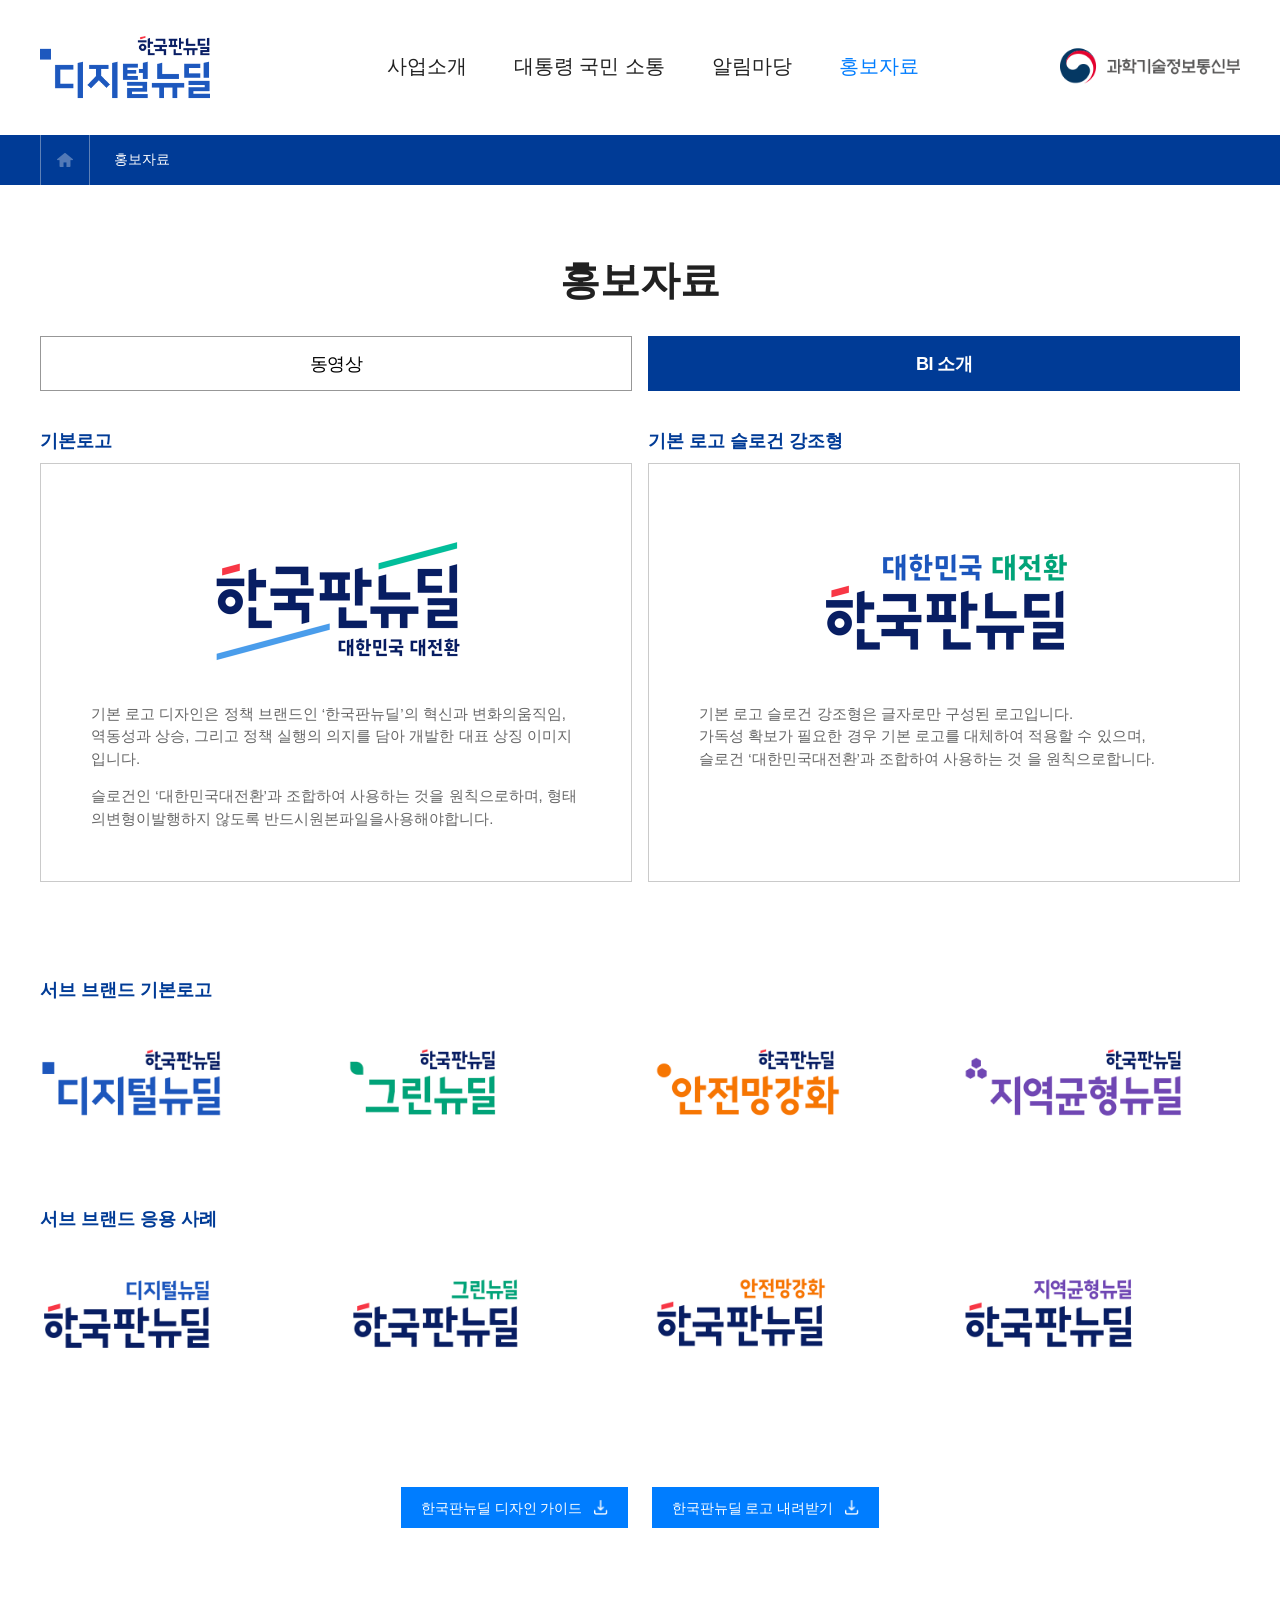
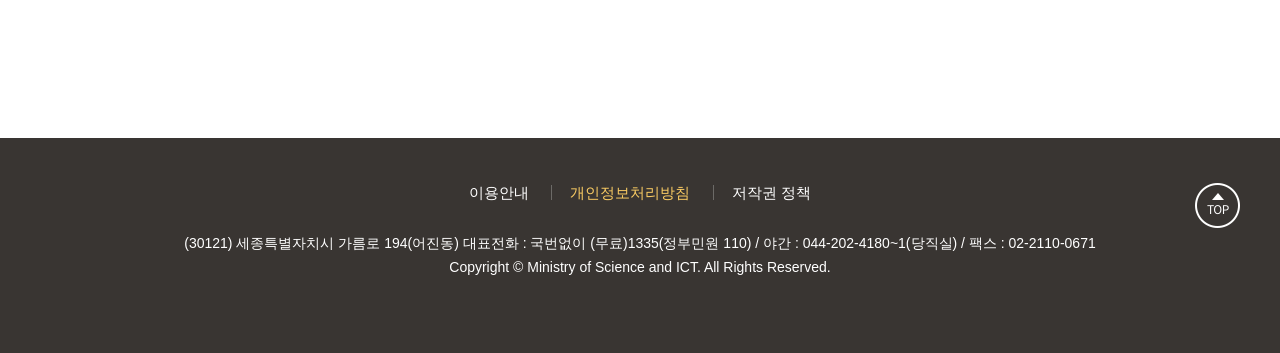
==== bi.html @ b9064228 "Complete : (22일 반영) 로고, 링크 사이즈 조절, 사업소개 아코디언화, (메인) 비주얼 교체, 알림마당&홍보자료 Tab화" ====
<!doctype html>
<html lang="ko">
<head>
    <meta charset="UTF-8">
    <meta name="viewport" content="width=device-width, user-scalable=no, initial-scale=1.0, maximum-scale=1.0, minimum-scale=1.0">
    <meta http-equiv="X-UA-Compatible" content="ie=edge">
    <title>BI소개 - 디지털 뉴딜</title>
    <link rel="stylesheet" type="text/css" href="./asset/css/bootstrap.min.css">
    <link rel="stylesheet" type="text/css" href="./asset/css/style.css">
    <link rel="shortcut icon" type="image/x-icon" href="/favicon.ico?3">
    <script src="./asset/js/jquery-2.2.4.min.js"></script>
    <script src="./asset/js/ui.js"></script>
    <!-- Global site tag (gtag.js) - Google Analytics -->
    <script async src="https://www.googletagmanager.com/gtag/js?id=G-2LGJS4L4Q6"></script>
    <script>
        window.dataLayer = window.dataLayer || [];
        function gtag(){dataLayer.push(arguments);}
        gtag('js', new Date());
        gtag('config', 'G-2LGJS4L4Q6');
    </script>
</head>
<body>
<header id="header">
    <div class="wrap_center area_gnb">
        <h1>
            <a href=""><!-- [D] 홈으로 -->
                <img src="./asset/images/img_logo_v202011.png" alt="한국판뉴딜 디지털뉴딜">
            </a>
        </h1>
        <button type="button" class="btn_drawer" aria-label="메뉴"></button>
        <nav id="nav">
            <button type="button" class="close" aria-label="닫기"></button>
            <a href="" class="logo"><!-- [D] 홈으로 -->
                <img src="./asset/images/img_logo_v202011.png" width="70" alt="한국판뉴딜 디지털뉴딜">
            </a>
            <a href="" class="link">사업소개</a>
            <a href="" class="link">대통령 국민 소통</a>
            <a href="" class="link">알림마당</a>
            <a href="" class="link _active">홍보자료</a><!-- [D] 해당 페이지에서 _active 클래스 추가 -->
            <div class="relate">
                <a href="https://www.msit.go.kr/" target="_blank"><img src="./asset/images/img_logo_msit.png" class="msit" width="110" alt="과학기술정보통신부"></a>
            </div>
        </nav>
        <div class="area_relate">
            <a href="https://www.msit.go.kr/" target="_blank">
                <img src="./asset/images/img_logo_msit.png" class="msit" alt="과학기술정보통신부">
            </a>
        </div>
    </div>
</header>
<!-- // #header -->

<div id="content">
    <div class="location">
        <div class="wrap_center">
            <a href="javascript:;" class="home" aria-label="Home"></a><!-- [D] 메인페이지로 이동 -->
            <span class="text">홍보자료</span>
        </div>
    </div>
    <div class="wrap_center">
        <h2 class="tit_content">홍보자료</h2>

        <ul class="nav nav-tabs nav-space2" role="tablist">
            <li class="nav-item nav-half">
                <a class="nav-link" href="" role="tab" aria-selected="true">동영상</a>
            </li>
            <li class="nav-item nav-half">
                <a class="nav-link active" href="" role="tab" aria-selected="false">BI 소개</a>
            </li>
        </ul>

        <div class="row row_16">
            <div class="col-sm">
                <h3 class="tit_h3">기본로고</h3>
                <div class="box_bi">
                    <div class="area_logo">
                        <img src="./asset/images/img_bi_1.png" class="img_1" alt="" />
                    </div>
                    <p class="txt">
                        기본 로고 디자인은 정책 브랜드인 ‘한국판뉴딜’의 혁신과 변화의움직임,<br />
                        역동성과 상승, 그리고 정책 실행의 의지를 담아 개발한 대표 상징 이미지입니다.
                    </p>
                    <p class="txt">
                        슬로건인 ‘대한민국대전환’과 조합하여 사용하는 것을 원칙으로하며,
                        형태의변형이발행하지 않도록 반드시원본파일을사용해야합니다.
                    </p>
                </div>
            </div>
            <div class="col-sm">
                <h3 class="tit_h3">기본 로고 슬로건 강조형</h3>
                <div class="box_bi">
                    <div class="area_logo">
                        <img src="./asset/images/img_bi_2.png" class="img_2" alt="" />
                    </div>
                    <p class="txt">
                        기본 로고 슬로건 강조형은 글자로만 구성된 로고입니다.<br />
                        가독성 확보가 필요한 경우 기본 로고를 대체하여 적용할 수 있으며,<br />
                        슬로건 ‘대한민국대전환’과 조합하여 사용하는 것 을 원칙으로합니다.
                    </p>
                </div>
            </div>
        </div><!-- // .row -->

        <h3 class="tit_h3 margin">서브 브랜드 기본로고</h3>
        <div class="row row_sub">
            <div class="col-sm">
                <div class="row area_sublogo">
                    <div class="col-sm">
                        <img src="./asset/images/img_bi_3.png" class="img_3" alt="" />
                    </div>
                    <div class="col-sm">
                        <img src="./asset/images/img_bi_4.png" class="img_4" alt="" />
                    </div>
                </div>
            </div>
            <div class="col-sm">
                <div class="row area_sublogo">
                    <div class="col-sm">
                        <img src="./asset/images/img_bi_5.png" class="img_5" alt="" />
                    </div>
                    <div class="col-sm">
                        <img src="./asset/images/img_bi_6.png" class="img_6" alt="" />
                    </div>
                </div>
            </div>
        </div><!-- // .row -->

        <h3 class="tit_h3 margin">서브 브랜드 응용 사례</h3>
        <div class="row row_sub">
            <div class="col-sm">
                <div class="row area_sublogo">
                    <div class="col-sm">
                        <img src="./asset/images/img_bi_7.png" class="img_7" alt="" />
                    </div>
                    <div class="col-sm">
                        <img src="./asset/images/img_bi_8.png" class="img_8" alt="" />
                    </div>
                </div>
            </div>
            <div class="col-sm">
                <div class="row area_sublogo">
                    <div class="col-sm">
                        <img src="./asset/images/img_bi_9.png" class="img_9" alt="" />
                    </div>
                    <div class="col-sm">
                        <img src="./asset/images/img_bi_10.png" class="img_10" alt="" />
                    </div>
                </div>
            </div>
        </div><!-- // .row -->

        <div class="area_download_button">
            <a href="" class="btn_m_blue_download">한국판뉴딜 디자인 가이드<i class="icon_downlad"></i></a>
            <a href="" class="btn_m_blue_download">한국판뉴딜 로고 내려받기<i class="icon_downlad"></i></a>
        </div>


    </div>
</div>
<!-- // #content -->

<footer id="footer">
    <div class="wrap_center">
        <button type="button" class="btn_top" aria-label="TOP"></button>
        <div class="area_list">
            <ul>
                <li><a href="https://www.msit.go.kr/web/msipContents/contents.do?mId=MTA3Mw==" target="_blank">이용안내</a></li>
                <li><a href="https://www.msit.go.kr/web/msipContents/contents.do?mId=MTA3NA==" class="yellow" target="_blank">개인정보처리방침</a></li>
                <li><a href="https://www.msit.go.kr/web/msipContents/contents.do?mId=MTA4NA==" target="_blank">저작권 정책</a></li>
            </ul>
        </div>
        <div class="area_address">
            <ul>
                <li>(30121) 세종특별자치시 가름로 194(어진동) 대표전화 : 국번없이 (무료)1335(정부민원 110)</li>
                <li>/ 야간 : 044-202-4180~1(당직실)</li>
                <li>/ 팩스 : 02-2110-0671</li>
                <li class="copyright">Copyright © Ministry of Science and ICT. All Rights Reserved.</li>
            </ul>
        </div>
    </div>
</footer>

<script>
    $(function() {
        $('.area_content a[target="_self"]').addClass('link').attr('target','_blank');
    });
</script>
</body>
</html>
---- asset/css/style.css ----
@charset "utf-8";

* {box-sizing: border-box}
body,button,dd,dl,dt,fieldset,form,h1,h2,h3,h4,h5,h6,input,legend,li,ol,p,select,table,td,textarea,th,ul,article,section {margin: 0;padding: 0}
body,button,h1,h2,h3,h4,h5,input,select,table,textarea {font-family: "Malgun Gothic","맑은 고딕","Helvetica Neue","Apple SD Gothic Neo",sans-serif;font-weight: 500;font-size: 14px;line-height: 1.267em}
body {position: relative;color: #000;word-break: break-all;-webkit-text-size-adjust: none}
html {font-size: 10px;line-height: 15px}
table {border-collapse: collapse}
fieldset,img {border: 0}
ol,ul {list-style: none}
address,em {font-style: normal}
a {color: inherit;text-decoration: none;-webkit-tap-highlight-color: rgba(0,0,0,.1)}
img {vertical-align: top}
button {border:none; cursor: pointer;}
div:focus {outline: none}
.clearfix:after {content:""; display: block; clear: both}
.wrap_center {max-width: 1200px; margin:0 auto; position: relative;}
._full_height {height: 100%}
.font_blue {color: #007dff;}
.mt-10 {margin-top: 10px}
.break {word-break: keep-all; word-wrap: break-word;}

.animation{opacity: 0;}
.animated{opacity: 1;}
.img_half {display: inline-block;}
.img_half img {width: 50%}


#header {position: relative; padding:36px 0;}
#header h1 {display: inline-block;}
#header h1 img {width: 170px;}
#header .btn_drawer {z-index:100; display: none;position: absolute;right: 0;bottom: 17px;width: 24px;height: 17px;background: url('../images/icon_drawer.png') no-repeat;background-size: cover;}
#header .area_relate {position: absolute; right:0; top:50%; transform: translateY(-56%);}
#header .area_relate .msit {width: 180px;}
#header .area_relate .nia {width: 138px; margin-top: 6px; display: inline-block}
#header .area_relate a {vertical-align: middle}
#header .area_relate a + a {margin-left: 15px}
#nav {position: absolute; left:347px; top:50%; transform: translateY(-50%);}
#nav .link {display: inline-block;font-size: 20px;color: #212121;}
#nav .link:hover, #nav .link._active {color: #007dff}
#nav .link._active {border-bottom-color: #007dff;}
#nav .link + .link {margin-left: 43px}
#nav .close, #nav .logo, #nav .relate {display: none;}

#footer {background-color: #393532;color: #fff;text-align: center;padding:45px 0 55px; word-break:keep-all;word-wrap:break-word;}
#footer .area_list li {display:inline-block;padding: 1px 19px;font-size: 13px; font-size: 15px;height:15px; position: relative}
#footer .area_list li a.yellow {color:#f9cb63}
#footer .area_list li + li:after {content: "";width: 1px;height:15px;position: absolute;left:0;top:2px;opacity: 0.32;background-color: #d8d8d8;}
#footer .area_address {line-height: 1.5; margin:30px 0 20px;}
#footer .area_address li {display:inline-block;font-size: 14px;}
#footer .area_address li em {font-weight: bold}
#footer .area_address li.copyright {display:block;margin-top: 3px;}
#footer .area_copyright {color: #a4a4a4; font-size: 15px; line-height: 1.5;}
#footer .btn_top {display: block;position: absolute;right: 0;top: 0;width: 45px;height: 45px;background: url('../images/icon_top.png') no-repeat;background-size: cover;}

#content {padding: 0 0 200px;}
#content.main {padding-bottom: 60px;}
/*#content.main .control {position: absolute;*/
/*    width: 100%;*/
/*    bottom:10px;*/
/*}*/
a:hover {text-decoration: none; color:inherit}
#content .location {height: 50px;background-color: #003b96;font-size: 14px;color: #fff;}
#content .location .home {display: inline-block; width: 50px; height:50px; margin-right:20px; border-right: 1px solid  #eaeaea; border-left: 1px solid  #eaeaea;background: url("../images/icon_home.png") no-repeat 50% 50%; background-size: 16px;vertical-align: middle;opacity: 0.4;}
#content .location .text {vertical-align: middle;}
#content .tit_content {font-size: 40px;font-weight: bold;letter-spacing: normal;text-align: center;color: #212121;padding:70px 0 40px;}
#content .tit_content.tit_bottom {padding-bottom: 70px}
#content .tit_h3 {font-size: 18px;font-weight: bold;color: #003b96;margin-bottom: 10px;}
#content .tit_h3.margin {margin: 70px 0 46px}
#content .row + .tit_h3.margin {margin-top: 90px;}

#content .tab {width: 100%; overflow: hidden;margin-bottom: 14px;}
#content .tab li {float: left;height: 50px;width:50%;border-top: 1px solid #1a428a;border-right: 1px solid #dedede;border-bottom: 1px solid #b6b6b6;text-align: center;display: table;}
#content .tab li a {display: table-cell;height: 50px;line-height: 1.1em;vertical-align: middle;word-break: keep-all;}
#content .tab li a.active {background: #1a428a; color: #fff; font-weight: bold;}
#content .area_tit {padding: 70px 0 50px; text-align: center;}
#content .area_tit .tit {
    font-size: 40px;
    font-weight: bold;
    letter-spacing: -1.33px;
    color: #212121;
}
#content .area_tit .tit_sub {
    font-size: 20px;
    font-weight: 300;
    letter-spacing: 2.43px;
    color: #979797;
    padding: 5px 0 30px;
}
#content .area_tit .txt {
    font-size: 17px;
    line-height: 1.6;
    letter-spacing: -0.8px;
    text-align: center;
    color: #000000;
}


/* main */
/*.visual_slider .area_text {position: absolute;left:0;right:0;top:0;bottom:0;height:100%;width: 100%;color: #fff;}*/
/*.visual_slider .txt {margin:159px 0 44px;font-size: 30px;font-weight: 300;letter-spacing: -1.5px;}*/
/*.visual_slider .txt2 {line-height: 1.3;letter-spacing: -1.67px;font-size: 57px;font-weight: bold;}*/
/*.visual_slider .link {font-size: 15px;display: inline-block;padding:15px 46px 16px 15px;border: 1px solid #cacaca;margin-top: 60px;background: url('../images/icon_btn_arrow_new.png') no-repeat 100% 50%;background-size: 24px;}*/
/*.visual_slider .wrap_center {height: 100%}*/
/*.slick-slide {position: relative}*/
/*.wrap_main_content {padding-top: 40px}*/
/*@media screen and (max-width: 1800px) {
    .wrap_main_content {margin-top: 30px!important;}
}*/
.visual_slider .area_text {position: absolute;left:0;right:0;top:0;bottom:0;height:100%;width: 100%;color: #fff;}
.visual_slider .txt {margin:116px 0 14px;font-size: 25px;font-weight: 300;letter-spacing: -1.5px;}
.visual_slider .txt2 {line-height: 1.3;letter-spacing: -1.67px;font-size: 50px;font-weight: bold;}
.visual_slider .link {font-size: 15px;display: inline-block;padding:7px 26px 7px 15px;border: 1px solid #cacaca;margin-top: 60px;background: url('../images/icon_btn_arrow.png') no-repeat 100% 50%;background-size: 15px;}
.visual_slider .wrap_center {height: 100%}
.slick-slide {position: relative}
.wrap_main_content {margin-top: -80px}
@media screen and (max-width: 1800px) {
    .wrap_main_content {margin-top: 30px!important;}
}
.wrap_main_content .tit2 {padding-bottom: 15px;font-size: 20px;font-weight: bold;letter-spacing: -0.67px;color: #000;}
.wrap_main_content .tit2_top {margin-top: 14px}
.box_m {position: relative;}
.box_m.border {position: relative; border:1px solid #ccc}
.box_main {padding:30px; min-height: 250px; position: relative; margin-bottom: 22px; border:1px solid #c3c3c3; width: 100%; background: #fff;}
.box_main .tit1 {font-size: 20px;font-weight: bold;letter-spacing: -0.67px;color: #000;padding-bottom: 15px;}
.box_main .txt {letter-spacing: -0.5px;color: #7f7f7f;font-size: 15px;line-height: normal;}
/*.box_main .link {position: absolute;left:30px; bottom: 30px;border: 1px solid #cacaca;padding:7px 30px 7px 17px;font-size: 15px;color: #333;background: url('../images/icon_btn_arrow2.png') no-repeat 100% 50%;background-size: 16px;}*/

.box_main:after {content: "";width: 70px;height: 70px;position: absolute;right: 30px;bottom: 30px;background: url('../images/icon_document.png') no-repeat;background-size: cover;}
.box_main2 {box-shadow: 0 2px 4px 0 rgba(0, 0, 0, 0.16); height:251px}
.box_main2:after {display: none}
.box_main2 .link_more {position: absolute;top: 23px;right: 19px;width:27px;height:27px;background: url('../images/icon_plus.png') no-repeat;background-size: 27px;}
.box_main2 li a {
    display: block;
    font-size: 15px;
    font-weight: bold;
    letter-spacing: -0.5px;
    color: #000000;
    white-space: nowrap;overflow: hidden;text-overflow: ellipsis;
}
.box_main2 li a:hover {color:#007dff; text-decoration: underline}
.box_main2 li + li {margin-top: 15px}
.box_main2 li .date
{  font-size: 15px;
    letter-spacing: -0.5px;
    color: #666666;
    margin-top: 4px;
    font-weight: normal;
}
.box_main2 .tit1 {padding-bottom: 20px}

/* layout */
.wrap_col {margin:0 -10px;}
.wrap_col:after {content:""; display: block; clear: both}
.wrap_col .row {margin: 0 0 20px;}
[class*="col_"] {float:left;padding:0 10px;}
.col_4 {width: 33.3333333333333%;}
.col_6 {width: 50%}
.col_8 {width: 66.666667%}
.box_m .link_youtube, .box_m .link {position: relative; display: block; overflow: hidden;background-color:#000;}
.box_m .link_youtube:after {content: "";position: absolute;width: 75px;height: 75px;left: 50%;top: 50%;transform : translate(-50%, -50%);background: url('../images/icon_youtube_play.png') no-repeat;background-size: cover;}
.box_m .link_youtube:hover .img_video_thumb, .box_m .link:hover img {transform: scale(1.1);}
.box_m .img_video_thumb {width: 100%; transition: transform 0.8s ease;}

.box_l h3 {font-size: 28px;font-weight: bold;letter-spacing: -0.93px;color: #007dff;margin-bottom: 14px;}
.box_l .txt {font-size: 15px;font-style: normal;font-weight:bold;line-height: 1.6;letter-spacing: -0.5px;color: #000;margin-bottom: 25px;}
.box_l .inner li, .list_num > li {position: relative;padding-left: 28px;min-height: 19px}
.box_l .inner li + li {margin-top: 8px}
.box_l .inner li:after {width: 19px;line-height: 19px;display: inline-block;position: absolute;left: 0;top: 0;content: '1';background: #e6e6e6;border-radius: 100%;text-align: center;font-size: 13px;color: #666;}
.tab-content .list_num {margin-left: 40px}


.input_default {
    min-width: 284px;
    height: 45px;
    border: solid 1px #b3b3b3;
    background-color: #f1f1f1;
    color:#000;
    padding: 10px;
    vertical-align: middle;
}

[class*="btn_default"] {
    min-width: 62px;
    padding: 10px;
    height: 45px;
    font-size: 15px;
    letter-spacing: -0.5px;
    vertical-align: middle;
}
[class*="btn_default"][class*="blue"] {
    background-color: #003b96;
    color:#fff;
}

.list_num:after {
    content: "";
    display: block;
    width: 100%;
    clear: both;
}
.list_num > li {padding-left: 35px;
    display: inline-block;
    width: 50%;
    font-size: 20px;
    font-weight: bold;
    line-height: 1.85;
    letter-spacing: -0.53px;
    color: #000000;
    float: left;
    margin-bottom: 55px;
}
.list_num > li:after {
    position: absolute;
    left: 0;
    top: 5px;
    content: '1';
    width: 26px;
    height: 26px;
    background: #fff;
    border: solid 3px #007dff;
    font-size: 15px;
    font-weight: bold;
    letter-spacing: -0.5px;
    text-align: center;
    color: #007dff;
    border-radius: 50%;
    box-sizing: border-box;
    line-height: 1.3;
}
.list_dot > li {
    font-size: 15px;
    letter-spacing: -0.4px;
    color: #666666;
    padding-left: 10px;
    background: url('../images/icon_tit_dot.png') no-repeat 0 8px;
    background-size: 3px;
    line-height: 1.4;
}
.list_dot > li + li {margin-top: 10px}
.list_dash > li a:hover {color: #007dff;text-decoration: underline;}
.list_dash > li {
    font-size: 15px;
    letter-spacing: -0.4px;
    color: #666666;
    padding-left: 14px;
    position: relative;
    line-height: 1.4;
}
.list_dash > li:after {
    content: "";
    position: absolute;
    left:0;
    top: 10px;
    width: 7px;
    height:1px;
    background: #666666;
}
.list_dash > li + li {margin-top: 10px;}
.box_l .inner li.no2:after, .list_num li.no2:after {content:'2'}
.box_l .inner li.no3:after, .list_num li.no3:after {content:'3'}
.box_l .inner li.no4:after, .list_num li.no4:after {content:'4'}
.box_l .inner li.no5:after, .list_num li.no5:after {content:'5'}
.box_l .inner li.no6:after, .list_num li.no6:after {content:'6'}
.box_l .inner li.no7:after, .list_num li.no7:after {content:'7'}
.box_l .inner li.no8:after, .list_num li.no8:after {content:'8'}
.box_l .inner li.no9:after, .list_num li.no9:after {content:'9'}
.box_l .inner li.no10:after, .list_num li.no10:after {content:'10'}
.box_l .inner li.no11:after, .list_num li.no11:after {content:'11'}
.box_l .inner li.no12:after, .list_num li.no12:after {content:'12'}

.accordion {
    border-top: 2px solid #000;
}

.accordion .collapse {


}
.accordion .box_list {
    background-color: #f7f7f7;
    padding: 30px 30px 35px 75px;
}
.btn_num {
    display: block;
    width: 100%;
    font-size: 15px;
    letter-spacing: -0.4px;
    padding:26px 0 26px 75px;
    position: relative;
    line-height: 1.4;
    text-align: left;
    outline: none!important;
    background-color: #fff;
    border-bottom: 1px solid #cacaca;
}

.btn_num:before {
    position: absolute;
    left: 40px;
    top: 23px;
    content: '1';
    width: 26px;
    height: 26px;
    background: #fff;
    border: solid 3px #007dff;
    font-size: 15px;
    font-weight: bold;
    letter-spacing: -0.5px;
    text-align: center;
    color: #007dff;
    border-radius: 50%;
    box-sizing: border-box;
    line-height: 1.3;
}

.btn_num.no1:before {content:'1'}
.btn_num.no2:before {content:'2'}
.btn_num.no3:before {content:'3'}
.btn_num.no4:before {content:'4'}
.btn_num.no5:before {content:'5'}
.btn_num.no6:before {content:'6'}
.btn_num.no7:before {content:'7'}
.btn_num.no8:before {content:'8'}
.btn_num.no9:before {content:'9'}
.btn_num.no10:before {content:'10'}
.btn_num.no11:before {content:'11'}
.btn_num.no12:before {content:'12'}

.btn_num:after {
    position: absolute;
    right: 30px;
    top: 50%;
    margin-top: -6.5px;
    content: "";
    width: 22px;
    height: 13px;
    background: url('../images/toggle_arrow.png') no-repeat;
    background-size: 22px;
    transition: all ease 0.35s;
}
.btn_num[aria-expanded="true"]:after {
    transform: rotate( -180deg );
}

.list_num > li ul {margin-top: 15px}
.list_num > li li {position:relative;padding-left:10px;font-weight: normal;font-size: 15px;width:90%;line-height: 1.73;letter-spacing: -0.5px;color: #666;word-break:keep-all;word-wrap:break-word;}
.list_num > li li a {color:#666; text-decoration: none}
.list_num > li li a:hover {color: #007dff; text-decoration: underline;}
.list_num > li li:after {
    content: "-";
    height: 1px;
    position: absolute;
    left:0;
    top: -2px;
    font-size: 15px;
    color: #666;
}
/*.list_num > li + li {margin-top: 55px}*/
.list_num > li li + li {margin-top: 2px}

/*.list_dash li:after {*/
/*    content: "-";*/
/*    height: 1px;*/
/*    position: absolute;*/
/*    left:0;*/
/*    top: -2px;*/
/*    font-size: 15px;*/
/*    color: #666;*/
/*}*/

.box_l.box_intro h3 {
    font-size: 34px;
    font-weight: bold;
    letter-spacing: -1.13px;
    color: #003b96;
}
.box_l.box_intro .txt {
    font-size: 30px;
    line-height: 1.3;
    letter-spacing: -0.8px;
    color: #000000;
    font-weight: normal;
    word-break:keep-all;word-wrap:break-word;
}

.area_total {position: relative; font-size: 16px; padding: 0 0 18px;}
.area_total .num {color: #248fff}
.area_search {text-align: right; padding-bottom: 20px}
.area_total + .area_search {margin-top: -67px;}
.area_board ul {overflow: hidden; border-top: 2px solid #444;}
.area_board li {border-bottom: 1px solid #e0e0e0; padding: 15px 0 20px 0;}
.area_board li a {display: block;position: relative;padding: 0 10px;}
.area_board .subject {display: block;width: 100%;overflow: hidden;white-space: nowrap;text-overflow: ellipsis;font-size: 16px;color: #000;}
.area_board .date {position: absolute; right: 5px;top:50%; transform: translateY(-50%); font-size: 13px;color: #666;}
.area_board .no_result {text-align: center; padding:70px 0 50px}

.area_news {border-top: 3px solid #212121;}
.area_news li {border-bottom: 1px solid #bfbfbf;display: table;width: 100%;}
.area_news li a, .area_news li.not_result {color: #000;font-size: 18px;font-weight: 500;padding:20px 0;width: 100%;line-height: 1.5;text-align: left}
.area_news li a:hover {color: #007dff;}
.area_news li > span {
    display: table-cell;
    text-align: center;
    vertical-align: middle;
    padding: 15px 0;
    color: #737373;
}
.area_news li > span.title {
    padding-right: 10px;
    text-align: left;
}
.area_news li .num {
    width: 102px;
    font-size: 16px;
}
.area_news li.not_result {text-align: center; padding: 60px 0;}
.area_news li .date {width:120px; font-size: 14px;font-weight: 500;}
.area_news li .area_file {padding-top: 15px;width: 58px;}
.area_news li .file {display:inline-block;width: 28px;height: 21px;background: url('../images/icon_file.png') no-repeat 119% 50%;background-size: 22px;}
@media (max-width: 640px) {
    .area_news li .num {width: 80px}
    .area_news li .area_file, .area_news li .date {display: none;}
}

.area_detail {position: relative; padding:40px 60px 130px; border-top: 3px solid #212121;}
.area_detail.news {padding-left: 130px; color: #212121; line-height: 1.5;font-size: 16px;}
.area_detail.news .date {color: #212121;font-size: 14px;font-weight: 500;position: absolute;left:0;top:40px;}
.area_detail.news .detail_file {margin-top: 80px;}
.area_detail.news .file {position: relative;display: inline-block;border: 1px solid #bfbfbf;padding:20px 70px 20px 65px;background: url('../images/icon_file.png') no-repeat 30px 50%;background-size: 28px;font-size: 16px;min-width: 670px;}
.area_detail.news .file + .file {margin-top: 10px;}
#content .area_detail .area_tit {padding:0; text-align: left}
@media screen and (max-width: 840px) {
    .area_detail.news .detail_file {margin-top: 30px;}
    .area_detail.news .file {min-width: 100%;}
}
.area_detail.news .file:after {content:"";width:24px;height: 24px;position: absolute;right: 30px;top:50%;transform: translateY(-50%);display: inline-block;background: url('../images/icon_download.png') no-repeat 100% 50%;background-size: 24px;}
.area_detail .date {position: absolute; top:0; left:3px; font-weight: 500; color: #212121;}
.area_detail .tit_detail {padding-bottom: 45px;font-size: 24px;font-weight: bold;color: #212121;line-height: 1.5}
.area_detail .area_sub {position: relative;}
.area_detail .area_date {position: absolute; right:0; top:0}
.area_detail .area_file {position: relative; background: #ddd; padding:10px;margin-top: 10px;}
.area_detail .area_file .btn_file {position: absolute; right:10px; top:50%; transform: translateY(-50%);}
.area_detail .area_image {line-height: 1.5}
.area_detail .area_image .img {width: 100%; margin: 10px 0}
.area_detail .area_youtube {position: relative; max-width: 100%; padding-bottom: 56.25%; height: 0;}
.area_detail .area_youtube iframe {position: absolute; position: absolute; top: 0; left: 0; width: 100%; height: 100%;}
.area_content {font-weight: 400}
.area_content .link, .area_content a {color: blue; text-decoration: underline;}

.area_prevnext {border-top: 1px solid #bfbfbf; border-bottom: 1px solid #bfbfbf;}
.area_prevnext li {}
.area_prevnext li + li {border-top: 1px solid #bfbfbf;}
.area_prevnext li a {display:block; width:100%; padding:23px 10px; color: #888;}
.area_prevnext li a[href] {color: #212121;}
.area_prevnext li a span {padding-right: 20px;margin-right: 13px;background: url('../images/icon_prev.png') no-repeat 100% 50%; background-size: 14px;}
.area_prevnext li a span.next {background-image: url('../images/icon_next.png');}
.area_pagenation {border-top: 1px solid #444;border-bottom: 1px solid #444;}
.area_pagenation a {display: block; padding:10px}
.area_pagenation a span {display: inline-block; margin-right: 10px;}
.area_pagenation li + li {border-top: 1px solid #ddd}
.area_thumbnail {border-bottom: 1px solid #bfbfbf; border-top: 3px solid #212121; padding-top: 40px}
.area_thumbnail ul {margin:0 -20px}
.area_thumbnail li {float:left; width:33.333333%; padding:0 20px 40px; min-height: 311px}
.area_thumbnail li.not_result {float: none; width: 100%; text-align: center;    font-weight: bold;font-size: 17px;line-height: 1.5;min-height: auto;padding: 20px 0 60px;}

/*.slider {position: relative;width: 100%;margin-bottom: 50px;transition: all 1.0s ease-in-out;}*/
/*.slider .slide_image {opacity: 1;height: calc(100% - 140px);background-size: cover;background-position: center;}*/
/*.slider .slide_image img {display: block;width: 100%;min-height:300px;opacity: 1;}*/

.slider {position: relative;width: 100%;margin-bottom: 50px;transition: all 1.0s ease-in-out;}
.slider .slide_image {opacity: 1;height: 100%;background-size: cover;background-position: center;}
/*.slider .slide_image {opacity: 1;height: 100%; text-align: center}*/
.slider .slide_image img {display: inline-block;width: 100%;min-height:300px;max-height:843px;max-width:1920px;opacity: 1;}
@media screen and (min-width: 1920px) {
    .slider .slide_image img {display: none}
    .slider .slide_image {height: 643px;}
    .slider .slide_image.slide_01 {background-image: url('../images/img_visual_new_2x.jpg');}
    .slider .slide_image.slide_02 {background-image: url('../images/img_visual2_2x.jpg');}
    .slider .slide_image.slide_03 {background-image: url('../images/img_visual3_2x.jpg');}
}

.slider .img_promotion_thumb {width: 100%}
/*.slider .slick-active .slide_image {opacity: 1;}*/
.slick-dotted.slick-slider {margin:0}
.slider .img_mois {width: 155px;}
.slider .img_msit {width: 208px;}
.slider .img_moef {width: 148px;}
.slider .img_nia {width: 170px;}
.slider .mouse {
    z-index: 10;
    position: absolute;
    bottom: 40px;
    left: 50%;
    transform: translateX(-50%);
    padding-top: 52px;
    background: url('../images/icon_mouse.png') no-repeat 50% 0; background-size: 32px;
}
.slider .mouse:after {
    content: "";
    position: absolute;
    top: 10px;
    left: 50%;
    content: '';
    width: 6px;
    height: 6px;
    margin-left: -3px;
    background-color: #fff;
    border-radius: 100%;
    animation: sdb 2s infinite;
}
@keyframes sdb {
    0% {
        transform: translate(0, 0);
        opacity: 0;
    }
    40% {
        opacity: 1;
    }
    80% {
        transform: translate(0, 20px);
        opacity: 0;
    }
    100% {
        opacity: 0;
    }
}
.slider .mouse p {
    font-size: 15px;
    font-weight: bold;
    letter-spacing: -0.9px;
    color: #fff;
    text-shadow: 0 1px 3px rgba(0, 0, 0, 0.5);
}
/*.slider_l {height: 370px;border: 1px solid #c3c3c3;}*/
/*.slider_l .slick-list, .slider_l .slick-track {height: 100%;}*/
/*.slider_l .inner {padding:47px 0 0 40px;}*/
/*.slider_l .bg1 {background: url('../images/bg_slider_dna.png') no-repeat 93% 50%;background-size: 277px;}*/
/*.slider_l .bg2 {background: url('../images/bg_slider_edu.png') no-repeat 93% 50%;background-size: 261px;}*/
/*.slider_l .bg3 {background: url('../images/bg_slider_noface.png') no-repeat 93% 50%;background-size: 242px;}*/
/*.slider_l .bg4 {background: url('../images/bg_slider_soc.png') no-repeat 93% 50%;background-size: 232px;}*/

.slider_l {height: 370px;border: 1px solid #c3c3c3;}
.slider_l .inner {padding:60px 0 0 40px;}
.slider_l .bg1 {background: url('../images/bg_slider_dna.png') no-repeat 93% 50%;background-size: 235px;}
.slider_l .bg2 {background: url('../images/bg_slider_edu.png') no-repeat 93% 50%;background-size: 261px;}
.slider_l .bg3 {background: url('../images/bg_slider_noface.png') no-repeat 93% 50%;background-size: 242px;}
.slider_l .bg4 {background: url('../images/bg_slider_soc.png') no-repeat 93% 50%;background-size: 232px;}
.slider_l .slick-list, .slider_l .slick-track, .slider_l .slick-slide {height: 100%;}

.slider_long {margin: 65px 0 35px; height: 256px; border: none}
.slider_long .inner {padding: 0 0 0 40px;display:table-cell;vertical-align: middle;}
.slider_long [class*="bg"] {display:table;width:100%;height: 100%; background-position: 93% 50%; min-height: 256px}
.slider_long .bg1 {background-size: 180px;}
.slider_long .bg2 {background-size: 200px;}
.slider_long .bg3 {background-size: 180px;}
.slider_long .bg4 {background-size: 180px;}
.slider_long .txt {font-size: 16px; font-weight: bold}
.slider_long .inner li {font-size: 15px;}

/*.slider_l .slick-list, .slider_l .slick-track, .slider_l .slick-slide {height: 100%;}*/
/*.slider_visual, .slider_visual .slick-track, .slider_visual .slick-slide {height:100vh}*/
/*.slider_visual .slick-track {display: flex}*/
/*.slider_visual .slick-track .slick-slide {display: flex; height:auto;}*/
/*.slider_l .slick-slide {*/
/*    opacity: 0;*/
/*    transition: opacity 1.25s ease-out;*/
/*}*/
/*.slider_l .slick-slide.slick-current {*/
/*    opacity: 1;*/
/*}*/


.slider_s {height: 97px;border: 1px solid #c3c3c3;margin:0;}
.slider_s * {height: 100%}
.slider_s a {display: block; text-align: center}
.slider_s a img {position: absolute;top : 50%;left: 50%;transform : translate(-50%, -50%);  height: auto}
.slider .slick-list {overflow: hidden}
.slick-dots {bottom: auto; height: 13px;}
.slick-dots li {width: 13px;height: 13px; vertical-align: top;}
.slick-dots li button {width: 13px;height: 13px;background: url('../images/icon_slider_dot.png') no-repeat;background-size: cover;}
.slick-dots li button:before {display: none}
.slick-dots li.slick-active button {background-image: url('../images/icon_slider_dot_current.png')!important;}
.slick-prev:before, .slick-next:before {display: none}
.slick-prev, .slick-next {width: 34px;height: 34px;background: url('../images/icon_slider_prev.png') no-repeat;background-size: cover;font-size: 0;top: -28px;right: 0;}
.slick-next {background-image: url('../images/icon_slider_next.png');}
.slick-prev {left: auto;right: 44px!important;}
.slider_arrow .slick-prev, .slider_arrow .slick-next {display: block!important;}
.slider_s .slick-prev, .slider_s .slick-next {
    z-index: 1000;
    background: url('../images/icon_slider_arrow_prev.png') no-repeat 50% 50%;
    background-size: 10px;
    background-color: rgba(176, 176, 176, 0.67);
    top: 50%;
    left:0;
}
.slider_s .slick-next {left: auto;right: 0;background-image: url('../images/icon_slider_arrow_next.png')}
/*.slider_normal .slick-dots {bottom: 15px; left: 15px;}*/
.box_m .control {    z-index: 1000;
    position: absolute;
    left: 15px;
    bottom: 15px;
    padding: 0;
    text-align: left;}

/*.visual_slider .slick-dots {position: absolute;top:auto; text-align: left;max-width: 1200px;margin: auto;left:0;right:0;bottom: 31%;padding-right: 0;}*/
/*.visual_slider .slick-dots li button {background-image: url('../images/icon_slider_dot_white.png');}*/
/*.visual_slider .slick-dots li + li {margin-left: 5px;}*/
.visual_slider .slick-dots {position:absolute; top:auto; text-align: left;max-width: 1200px;width:100%;margin: 0 auto;left:0;right:0;bottom: 31%;padding-right: 0;}
.visual_slider .slick-dots li button {background-image: url('../images/icon_slider_dot_white.png');}
.visual_slider .slick-dots li + li {margin-left: 5px;}
@media screen and (max-width: 1930px) {
    .visual_slider .slick-dots {bottom: 20%;}
    .visual_slider .txt {margin-top: 100px;}
}
@media screen and (max-width: 1700px) {
    .visual_slider .slick-dots {bottom: 10%; text-align: center}
    .visual_slider .txt {margin-top: 70px;}
}
@media screen and (max-width: 1360px) {
    /*.visual_slider .slick-dots {bottom:10%; text-align: center; margin:0!important;}*/

    .visual_slider .txt {margin:50px 0 14px; font-size: 20px; line-height: 1.5;}
    .visual_slider .txt2 {font-size: 30px;}
}
@media screen and (max-width: 1210px) {
    /*.visual_slider .slick-dots {margin: 0 20px;}*/
    .slider_long [class*="bg"] {background-image: none}
    .slider_long .inner {padding-left: 0; word-break:keep-all;word-wrap:break-word;}
    .box_l.box_intro .txt br {display: none}
    .tab-content .list_num {margin-left: 0;}
}

.box_l {position: relative;}
.box_l .control {
    z-index: 1000;
    position: absolute;
    left: 40px;
    bottom: 43px;
    top: auto;
    padding:0;
    text-align: left;
}

@media screen and (max-width: 1900px) {
    /*.visual_slider .slick-dots {bottom: 20%;}*/
    .visual_slider .txt {margin-top: 100px;}
}
@media screen and (max-width: 1700px) {
    /*.visual_slider .slick-dots {bottom: 10%;}*/
    .visual_slider .txt {margin-top: 70px;}
}
@media screen and (max-width: 1360px) {
    /*.visual_slider .slick-dots {bottom:30%;}*/

    .visual_slider .txt {margin:50px 0 14px; font-size: 20px; line-height: 1.5;}
    .visual_slider .txt2 {font-size: 30px;}
}
@media screen and (max-width: 1210px) {
    .col_8 + .col_4 {width: 100%}
    /*.visual_slider .slick-dots {margin: 0 20px;}*/
}
.visual_slider {min-height:300px; max-height: 843px;}
#area_btn {text-align: center; padding-top: 24px}

/* 버튼 */
[class*="btn_m"] {min-width: 120px;min-height: 40px;line-height:20px;display: inline-block;text-align: center;padding:10px 15px;}
[class*="m_blue"] {background-color: #007dff;color:#fff!important;}
[class*="btn_m"][class*="download"] {min-width: 227px;}
[class*="btn_m"][class*="download"] i {margin-left: 12px; position: relative; top: 3px;}
.area_download_button {text-align: center; margin-top: 130px}
.area_download_button [class*="btn_m"] {margin: 0 10px 10px;}
.icon_downlad {
    display: inline-block;
    width: 14px;
    height: 16px;
    background: url('../images/icon_download2.png') no-repeat;
    background-size: 14px;
}

@media screen and (max-width: 1199px) {
    .area_thumbnail li {min-height: auto}
}

@media screen and (max-width: 768px) {
    .area_thumbnail li {width:50%;}
}
.area_thumbnail li img {width:100%;}
.area_thumbnail li a {display: block; position: relative;}
.area_thumbnail li a:after {content: "";position: absolute;width: 48px;height: 48px;top:50%;left:50%;margin:-50px 0 0 -24px;background: url('../images/icon_play.png') no-repeat 50% 50%;background-size: 48px;}
.area_thumbnail li a .title {
    font-weight: bold;
    font-size: 17px;
    line-height: 1.5;
    margin-top: 10px;
    min-height: 50px;
    max-height: 50px;
    overflow: hidden;
    display: -webkit-box;
    -webkit-line-clamp: 2;
    -webkit-box-orient: vertical;
}
.area_pagination ul {margin-top:60px; text-align: center;font-size: 0;}
.area_pagination li {display: inline-block;}
.area_pagination a {position: relative;display: block;color: #777;font-size: 18px; line-height: 16px; margin:0 16px;}
.area_pagination a.current {color: #007dff; font-weight: 500;}

.area_pagination [class*="btn_"] {display: inline-block;width: 16px;height: 16px; position: relative; top:1px}
.area_pagination .btn_first {background: url('../images/icon_pagenation_first.png') no-repeat 50% 50%; background-size: 16px;}
.area_pagination .btn_prev {background: url('../images/icon_pagenation_prev.png') no-repeat 50% 50%; background-size: 16px;}
.area_pagination .btn_next {background: url('../images/icon_pagenation_next.png') no-repeat 50% 50%; background-size: 16px;}
.area_pagination .btn_last {background: url('../images/icon_pagenation_last.png') no-repeat 50% 50%; background-size: 16px;}



/* notfound 페이지 */
.box_system01 {text-align:center; color: #000; padding: 0 20px;height: 100vh; word-break:keep-all;word-wrap:break-word;}
.box_system01 .box_table {height:100vh; min-height:400px; text-align:center; display: table;width: 100%;}
.box_system01 .img01 img {width: 45%; max-width: 173px}
.box_system01 .txt01 {margin-top:74px;  font-size: 30px;font-weight: bold; line-height:1.5;}
.box_system01 .txt02 {font-size: 18px;line-height: 1.61;letter-spacing: -0.6px;text-align: center;margin: 19px 0 50px;}
.box_system01 .box_tablecell {display: table-cell;vertical-align: middle;}

@media all and (max-height: 459px) and (orientation:landscape) {
    /* 가로 모드일 때 적용할 CSS */
    .slider .mouse {left: auto; right: 20px; bottom: 70px}
    .visual_slider .txt {margin: 20px 0 5px; font-size: 16px;}
    .visual_slider .txt2 {font-size: 18px;}
}

/* 사업소개 */
.box_intro {}

/* bootstrap */
.nav-tabs {font-size: 0; border-bottom: none}
.nav-space {margin: -30px 0 82px}
.nav-space2 {margin: -10px 0 40px}
.nav-item {display: inline-block; width: 25%;}
.nav-item.nav-half {width: 50%;}
.nav-item {padding-right: 8px}
.nav-item + .nav-item {padding: 0 0 0 8px}

#myTab .nav-item {padding:0;}
#myTab .nav-item + .nav-item {padding-left: 16px;}

.nav-tabs .nav-link {
    display: block;
    font-size: 18px;
    letter-spacing: -0.6px;
    text-align: center;
    color: #000000;
    border: 1px solid #979797!important;
    background-color: #fff;
    height: 55px;
    line-height: 55px;
    border-radius: 0;
    padding: 0;
}
.nav-tabs .nav-item.show .nav-link, .nav-tabs .nav-link.active {
    color: #fff;
    background-color: #003b96!important;
    border-color: #003b96!important;
    font-weight: bold;
}

.tab-content>.tab-pane {
    display: none;
}
.tab-content>.active {
    display: block;
}
.fade:not(.show) {
    opacity: 0;
}
.fade {
    transition: opacity .15s linear;
}

.row_16 {
    margin-right: -8px;
    margin-left: -8px;
}
.row_16 .col-sm {
    padding-right: 8px;
    padding-left: 8px;
}
/*.modal {*/
/*    position: fixed;*/
/*    top: 0;*/
/*    left: 0;*/
/*    z-index: 1050;*/
/*    display: none;*/
/*    width: 100%;*/
/*    height: 100%;*/
/*    overflow: hidden;*/
/*    outline: 0;*/
/*}*/

/*.modal-open {*/
/*    overflow: hidden;*/
/*}*/
/*.modal-open .modal {*/
/*    overflow-x: hidden;*/
/*    overflow-y: auto;*/
/*}*/
/*.modal-dialog-centered {*/
/*    display: -ms-flexbox;*/
/*    display: flex;*/
/*    -ms-flex-align: center;*/
/*    align-items: center;*/
/*    !*min-height: calc(100% - 1rem);*!*/
/*}*/
/*.modal-dialog-centered::before {*/
/*    display: block;*/
/*    !*height: calc(100vh - 1rem);*!*/
/*    content: "";*/
/*}*/
/*.modal-content {*/
/*    position: relative;*/
/*    display: -ms-flexbox;*/
/*    display: flex;*/
/*    -ms-flex-direction: column;*/
/*    flex-direction: column;*/
/*    width: 100%;*/
/*    pointer-events: auto;*/
/*    background-color: #fff;*/
/*    background-clip: padding-box;*/
/*    border: 1px solid rgba(0,0,0,.2);*/
/*    border-radius: .3rem;*/
/*    outline: 0;*/
/*}*/
/*@media (min-width: 576px) {*/
/*    .modal-dialog {*/
/*        max-width: 500px;*/
/*        margin: 1.75rem auto;*/
/*    }*/
/*    .modal-dialog-centered {*/
/*        min-height: calc(100% - 3.5rem);*/
/*    }*/
/*    .modal-dialog-centered::before {*/
/*        display: block;*/
/*        !*height: calc(100vh - 1rem);*!*/
/*        content: "";*/
/*    }*/
/*}*/
/*.modal-body {*/
/*    position: relative;*/
/*    -ms-flex: 1 1 auto;*/
/*    flex: 1 1 auto;*/
/*    padding: 0;*/
/*}*/
/*!*.modal-dialog {*!*/
/*!*    position: relative;*!*/
/*!*    width: auto;*!*/
/*!*    margin: .5rem;*!*/
/*!*    pointer-events: none;*!*/
/*!*}*!*/
/*.modal.fade .modal-dialog {*/
/*    transition: -webkit-transform .3s ease-out;*/
/*    transition: transform .3s ease-out;*/
/*    transition: transform .3s ease-out,-webkit-transform .3s ease-out;*/
/*    -webkit-transform: translate(0,-50px);*/
/*    transform: translate(0,-50px);*/
/*}*/
/*.modal-backdrop {*/
/*    position: fixed;*/
/*    top: 0;*/
/*    left: 0;*/
/*    z-index: 1040;*/
/*    width: 100vw;*/
/*    height: 100vh;*/
/*    background-color: #000;*/
/*}*/

/*.modal-backdrop.show {*/
/*    opacity: .5;*/
/*}*/
.modal .img_100 {width: 100%}


.modal-body {padding: 0}
/*.modal-content .btn_close {*/
/*    z-index: 10;*/
/*    width: 52px;*/
/*    height: 52px;*/
/*    position: absolute;*/
/*    right: -52px;*/
/*    top:0;*/
/*    background: #000 url('../images/icon_x.png') no-repeat 50% 50%;*/
/*    background-size: 21px;*/
/*}*/
.modal .area_today {
    /*position: relative;*/
    background: #000;
    color:#fff;
    padding: 8px 15px;
    position: absolute;
    left:0;
    bottom:0;
    right:0;
    width: 100%;
}
.modal .area_today .btn_close {
    position: absolute;
    right: 15px;
    top: 7px;
    border: solid 1px #686868;
    font-size: 14px;
    letter-spacing: -0.8px;
    color: #fff;
    padding: 3px 7px;
    background: #000;
}
.modal .area_today .checkbox {
    display: inline-block;
}
.modal .area_today .checkbox input {
    position: absolute;
    left: -50000px;


}
.modal .area_today .checkbox label {
    position: relative;
    padding-left: 31px;
    font-size: 14px;
    letter-spacing: -0.8px;
    color: #ffffff;
    line-height: 1.6;
    margin:0;
}
.modal .area_today .checkbox label:before {
    content: "";
    width: 22px;
    height: 22px;
    position: absolute;
    left:0;
    top:0;
    background: url('../images/icon_checkbox.png') no-repeat;
    background-size: 22px;
    transition: all .2s ease;
}
.modal .area_today input:checked + label:before {
    background: url('../images/icon_checkbox_checked.png') no-repeat;
    background-size: 22px;
}

.modal_default {word-break:keep-all;word-wrap:break-word;}
.modal_default .btn__close {
    position: absolute;
    right: 20px;
    top: 20px;
    width: 20px;
    height: 20px;
    background: url('../images/btn_close.png') no-repeat;
    background-size: 20px;
}
.modal_default .modal-content {
    border: solid 2px #000;
    background-color: #fff;
    padding: 35px 30px;
    border-radius: 0;
    background-clip: inherit;
}
.modal_default strong.tit {
    display: block;
    font-size: 20px;
    line-height: 1.4;
    letter-spacing: -0.53px;
    color: #000000;
    padding-right: 30px;
}
.modal_default strong.tit2 {
    display: block;
    padding-left: 22px;
    font-size: 15px;
    font-weight: bold;
    letter-spacing: -0.4px;
    color: #000;
    background: url('../images/icon_tit_circle.png') no-repeat 0 1px;
    background-size: 14px;
    margin: 20px 0 10px;
}
.modal_default .list_dot {margin-left: 26px}
.modal_default .list_dot + .list_dot {margin-top: 10px}
.modal_default .list_dot .list_dash {margin: 10px 0 0 0}
.modal_default p.sub {
    font-size: 14px;
    letter-spacing: -0.37px;
    color: #666666;
    margin-top: 10px;
}
/*.modal_default strong.tit*/
.modal_default .table-responsive {margin-top: 20px}
.modal_default .tit_table {display:block; padding-bottom: 10px}
.modal_default p.mt-10 {font-size: 14px;}


.table {table-layout: fixed}
.table td, .table th {vertical-align: middle!important;}
.table thead th {border-bottom-width: 1px; text-align: center; background: #fafafa}

/* bi 소개 */
.box_bi {
    min-height: 406px;
    height: calc(100% - 40px);
    padding: 67px 50px 58px;
    border: solid 1px #cacaca;
    background-color: #ffffff;
}
.box_bi .area_logo {
    padding-bottom: 24px;
    text-align: center;
}
.box_bi .area_logo img {max-width: 280px;}
.area_sublogo .img_3, .area_sublogo .img_4, .area_sublogo .img_5, .area_sublogo .img_6 {max-height: 70px;}
.area_sublogo .img_7, .area_sublogo .img_8, .area_sublogo .img_9, .area_sublogo .img_10 {max-height: 80px;}

.box_bi .txt {
    font-size: 15px;
    color: #666666;
    line-height: 1.5;
}
.box_bi .txt + .txt {margin-top: 15px}

@media (min-width: 992px) {
    .modal-lg, .modal-xl {
        max-width: 600px;
    }
}
@media (max-width: 600px) {
    .modal-content .btn_close {right:0}
}


@media screen and (max-width: 1500px) {
    /*.visual_slider .slick-dots {bottom: 20%;}*/
}
@media screen and (max-width: 1360px) {
    .visual_slider .txt {margin:50px 0 14px; font-size: 20px; line-height: 1.5;}
    .visual_slider .txt2 {font-size: 30px;}
}

@media screen and (max-width: 1210px) {
    #header .area_relate {right: 10px; margin: 0 -20px; padding-left: 20px}
    /*#header .area_relate {margin: 0 -20px}*/
    /*#header .area_relate {padding-left: 20px;}*/
    .wrap_center {margin:0 20px;}
    .col_8 {width: 100%; margin-bottom: 20px}
    /*.box_l {padding-top: 40px;}*/
    .slider_responsive .slick-slide {margin:0 10px;}
    .wrap_main_content .tit2_top {margin-top: 40px;}
    .box_main {padding: 15px; min-height: 192px;}
    .box_main .link {left:15px; bottom:15px;}
    .box_m .link_youtube {background-size: auto 134%;}
    .box_main2 {height: auto}
    #nav {left: 200px}
}

@media screen and (max-width: 980px) {
    #nav {left: 140px}
    #header h1 img {width: 110px}
}

@media screen and (max-width: 900px) {
    #content .area_tit .txt {text-align: left}
    #content .area_tit .txt br {display: none;}
    #content .area_tit {padding: 50px 0 30px}
    #nav {display: none;position: fixed;background: #fff;top: 0;left: 100%;width: 100%;height: 100%;visibility: hidden;transition: visibility .55s, height .55s, left .35s;overflow: hidden;z-index: 999;display: flex;flex-direction: column;justify-content: center;transform: none;padding-left: 80px;}
    #nav._open {visibility: visible;left:0;display: flex; z-index: 100000;}
    #nav .logo {display: block;position: absolute;top:14px;left: 16px;}
    #nav .relate {display: block;opacity:0;position: absolute;bottom: 40px;}
    #nav .relate a + a {margin-left: 20px}
    #nav .relate a .msit {margin-top: -6px}
    #nav._open .relate {animation: fadeUp .5s ease forwards;animation-delay: 0.5s;}
    @keyframes fadeUp {
        0% {opacity: 0;transform: translate3d(0,100%,0);}
        to {opacity: 1; transform: none;}
    }
    #nav .link {display: block;margin:0 !important;padding:30px 0;color: #9e9e9e;font-size: 22px;font-weight: 500;border-bottom: 1px solid #ccc;text-align: left;line-height: normal;}
    #nav .close {display: block;position: absolute;right: 20px;top: 20px;width: 20px;height: 20px;background: url('../images/icon_drawer_close.png') no-repeat;background-size: cover;}
    #header {padding:0; text-align: left;}
    #header .area_relate {position: relative;padding:15px 0 15px 20px;background-color: #f5f5f5; left:auto; top:auto; right: auto; transform: none;}
    #header h1 {margin:10px 0}
    #header h1 img {width: 70px;}
    #header .btn_drawer {display: block;}
    #header .area_relate .msit {width: 120px;}
    #header .area_relate .nia {width: 100px;}
    #content {padding-bottom: 100px;}
    #content .tit_content {font-size: 28px;padding: 50px 0 30px;}
    #content .area_tit .tit {font-size: 28px;}
    .area_detail {padding:30px 30px 70px;}
    .area_detail.news .date {display:block; position: relative; top:0; left:0;margin:10px 0 30px;}
    .area_detail.news {padding: 10px 0 60px;}
    .area_detail .tit_detail {padding-bottom: 25px;font-size: 18px;}
    .area_news li .num {font-size: 14px;}
    .area_news li a {font-size: 16px;}
    .slider_l {background: none; height: auto; margin: 30px 0 15px;}
    .main .slider_l .inner {padding: 30px 30px 90px;}
    .main .box_l .control {bottom:10px; left: 30px;}
    /*.slider .slide_image {height: calc(100vh - 122px);}*/
    /*.visual_slider .slick-dots {bottom: 23%;}*/
    .box_l.box_intro h3 {font-size: 22px;}
    .box_l.box_intro .txt {font-size: 20px;}
    .slider_long [class*="bg"] {min-height: auto;}
    .nav-item + .nav-item {padding-left: 10px}
    .nav-item {width: 50%; margin-bottom: 10px!important;}
    .nav-item.nav-item-03 {padding-left:0!important;}
    .list_num > li {font-size: 16px; float:none; width: 100%}
    .list_num > li li {width: 100%}
    .list_num > li:after {width: 23px; height: 23px; border-width: 2px}
    .col-sm {width: 100%; flex: none}
    .box_bi {padding: 20px; min-height: auto}
    .box_bi .area_logo img {max-width: 200px}

    #content .col-sm + .col-sm .tit_h3 {margin-top: 30px}

    .area_sublogo .col-sm {width: auto;-ms-flex-preferred-size: 0;flex-basis: 0;-ms-flex-positive: 1;flex-grow: 1;}
    .row_sub > .col-sm + .col-sm {margin-top: 40px;}
    .area_sublogo .img_3, .area_sublogo .img_4, .area_sublogo .img_5, .area_sublogo .img_6 {max-width: 200px}
}

/*@media (orientation: landscape) {*/
/*    #nav .link {padding:15px 0;font-size: 18px;}*/
/*}*/


@media screen and (max-width: 760px) {
    .col_4, .col_6 {width: 100%;}
    .col_6 {margin-bottom: 20px}
    .slider_long {height: auto}
    /*.slider_l .inner {padding: 30px;}*/
    #content .area_tit .txt {word-break:keep-all;word-wrap:break-word; text-align: left}
    .box_l h3 {font-size: 22px;}
    .slider_long [class*="bg"] {background: none}
    .row .col_4 {width: 50%; margin-bottom: 20px}
    .wrap_col .row {margin-bottom: 0;}
    .wrap_main_content {padding-top: 20px;}
    .slider_l .slick-slide {background: none;}
    .box_m .link_youtube:after {width: 60px; height: 60px;}
    #footer {text-align: left}
    #footer .area_list ul {padding-right: 10px}
    #footer .area_list li {margin-bottom: 10px;}
    #footer .area_list li:first-child {padding-left: 0}
    #footer .area_address span {display: block; margin-bottom: 5px}
    .list_num > li + li {margin-top: 25px}
    .nav-link {font-size: 16px; height:45px; line-height: 45px}
    .list_num > li ul {margin: 10px 0 0 -20px}
    .visual_slider .slick-dots {bottom: 5%}
    .visual_slider .txt {font-size: 17px;}
    .visual_slider .txt2 {font-size: 24px;}
}

@media screen and (max-width: 500px) {
    .slider_l {height: 340px}
    /*.slider_l .inner {padding: 20px;}*/
    .slider_long {height: auto}
    /*.visual_slider .slick-dots {bottom: 10%}*/
    .visual_slider .link {margin-top: 30px}
    .input_default {height: 40px;     min-width: 150px;}
    [class*="btn_default"] {height: 40px;}
    .area_sublogo .img_3, .area_sublogo .img_4, .area_sublogo .img_5, .area_sublogo .img_6,
    .area_sublogo .img_7, .area_sublogo .img_8, .area_sublogo .img_9, .area_sublogo .img_10 {max-height: 50px;}
    .area_download_button {margin-top: 60px;}
    .btn_num {padding:20px 70px 20px 40px;}
    .btn_num:before {left: 5px; top: 18px;}
    .accordion .box_list {padding-left: 20px}
}

@media screen and (max-width: 450px) {
    .row .col_4 {width: 100%;}
    .box_main:after {display: none;}
    #footer .area_list {padding-right: 55px}
}

@media screen and (max-width: 420px) {
    .box_m .link_youtube {background-size: cover;}
}
@media screen and (max-width: 380px) {
    .area_total + .area_search {margin-top: 0}
}
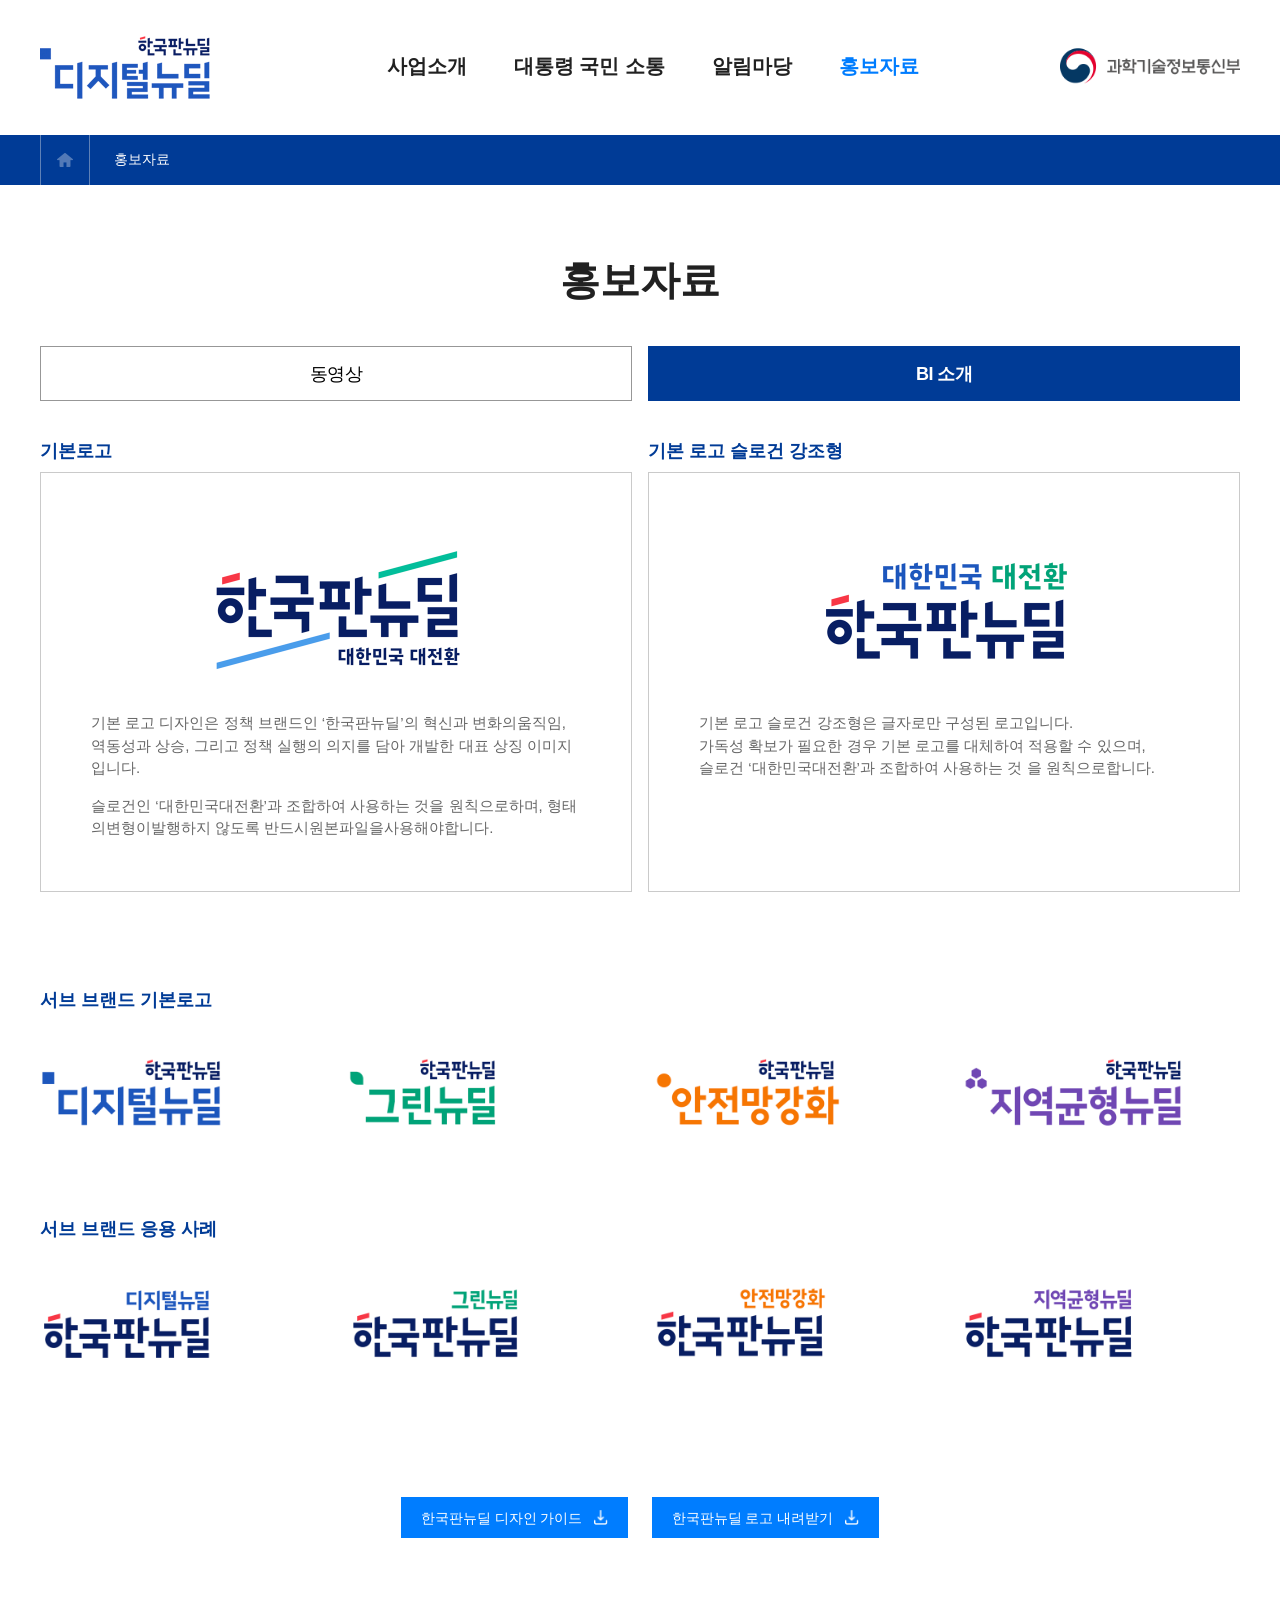
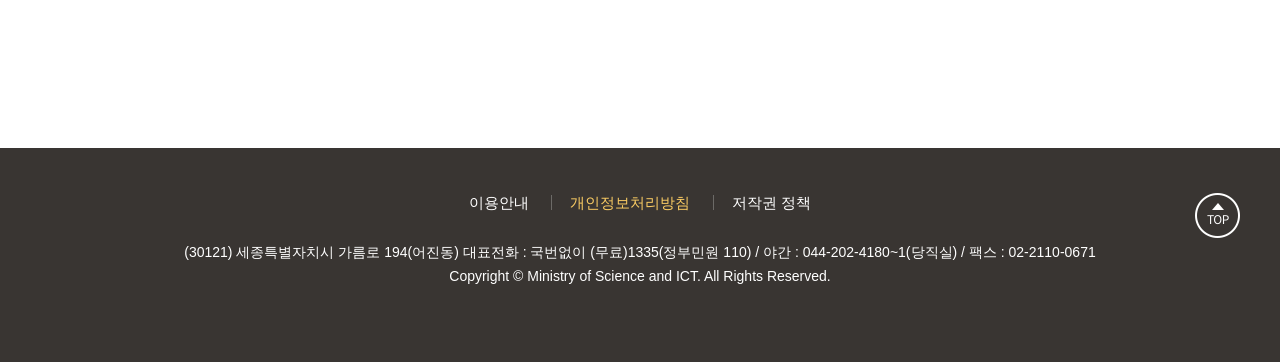
==== commit 72693c95: "Complete : (메인) 배너 및 링크 교체, 로고 교체" ====
--- a/bi.html
+++ b/bi.html
@@ -24,14 +24,14 @@
     <div class="wrap_center area_gnb">
         <h1>
             <a href=""><!-- [D] 홈으로 -->
-                <img src="./asset/images/img_logo_v202011.png" alt="한국판뉴딜 디지털뉴딜">
+                <img src="./asset/images/img_logo_v202012.png" alt="한국판뉴딜 디지털뉴딜">
             </a>
         </h1>
         <button type="button" class="btn_drawer" aria-label="메뉴"></button>
         <nav id="nav">
             <button type="button" class="close" aria-label="닫기"></button>
             <a href="" class="logo"><!-- [D] 홈으로 -->
-                <img src="./asset/images/img_logo_v202011.png" width="70" alt="한국판뉴딜 디지털뉴딜">
+                <img src="./asset/images/img_logo_v202012.png" width="70" alt="한국판뉴딜 디지털뉴딜">
             </a>
             <a href="" class="link">사업소개</a>
             <a href="" class="link">대통령 국민 소통</a>
--- a/asset/css/style.css
+++ b/asset/css/style.css
@@ -36,7 +36,7 @@
 #header .area_relate a {vertical-align: middle}
 #header .area_relate a + a {margin-left: 15px}
 #nav {position: absolute; left:347px; top:50%; transform: translateY(-50%);}
-#nav .link {display: inline-block;font-size: 20px;color: #212121;}
+#nav .link {display: inline-block;font-size: 20px;font-weight:bold;color: #212121;}
 #nav .link:hover, #nav .link._active {color: #007dff}
 #nav .link._active {border-bottom-color: #007dff;}
 #nav .link + .link {margin-left: 43px}
@@ -734,7 +734,7 @@
 /* bootstrap */
 .nav-tabs {font-size: 0; border-bottom: none}
 .nav-space {margin: -30px 0 82px}
-.nav-space2 {margin: -10px 0 40px}
+.nav-space2 {margin: 0 0 40px}
 .nav-item {display: inline-block; width: 25%;}
 .nav-item.nav-half {width: 50%;}
 .nav-item {padding-right: 8px}
